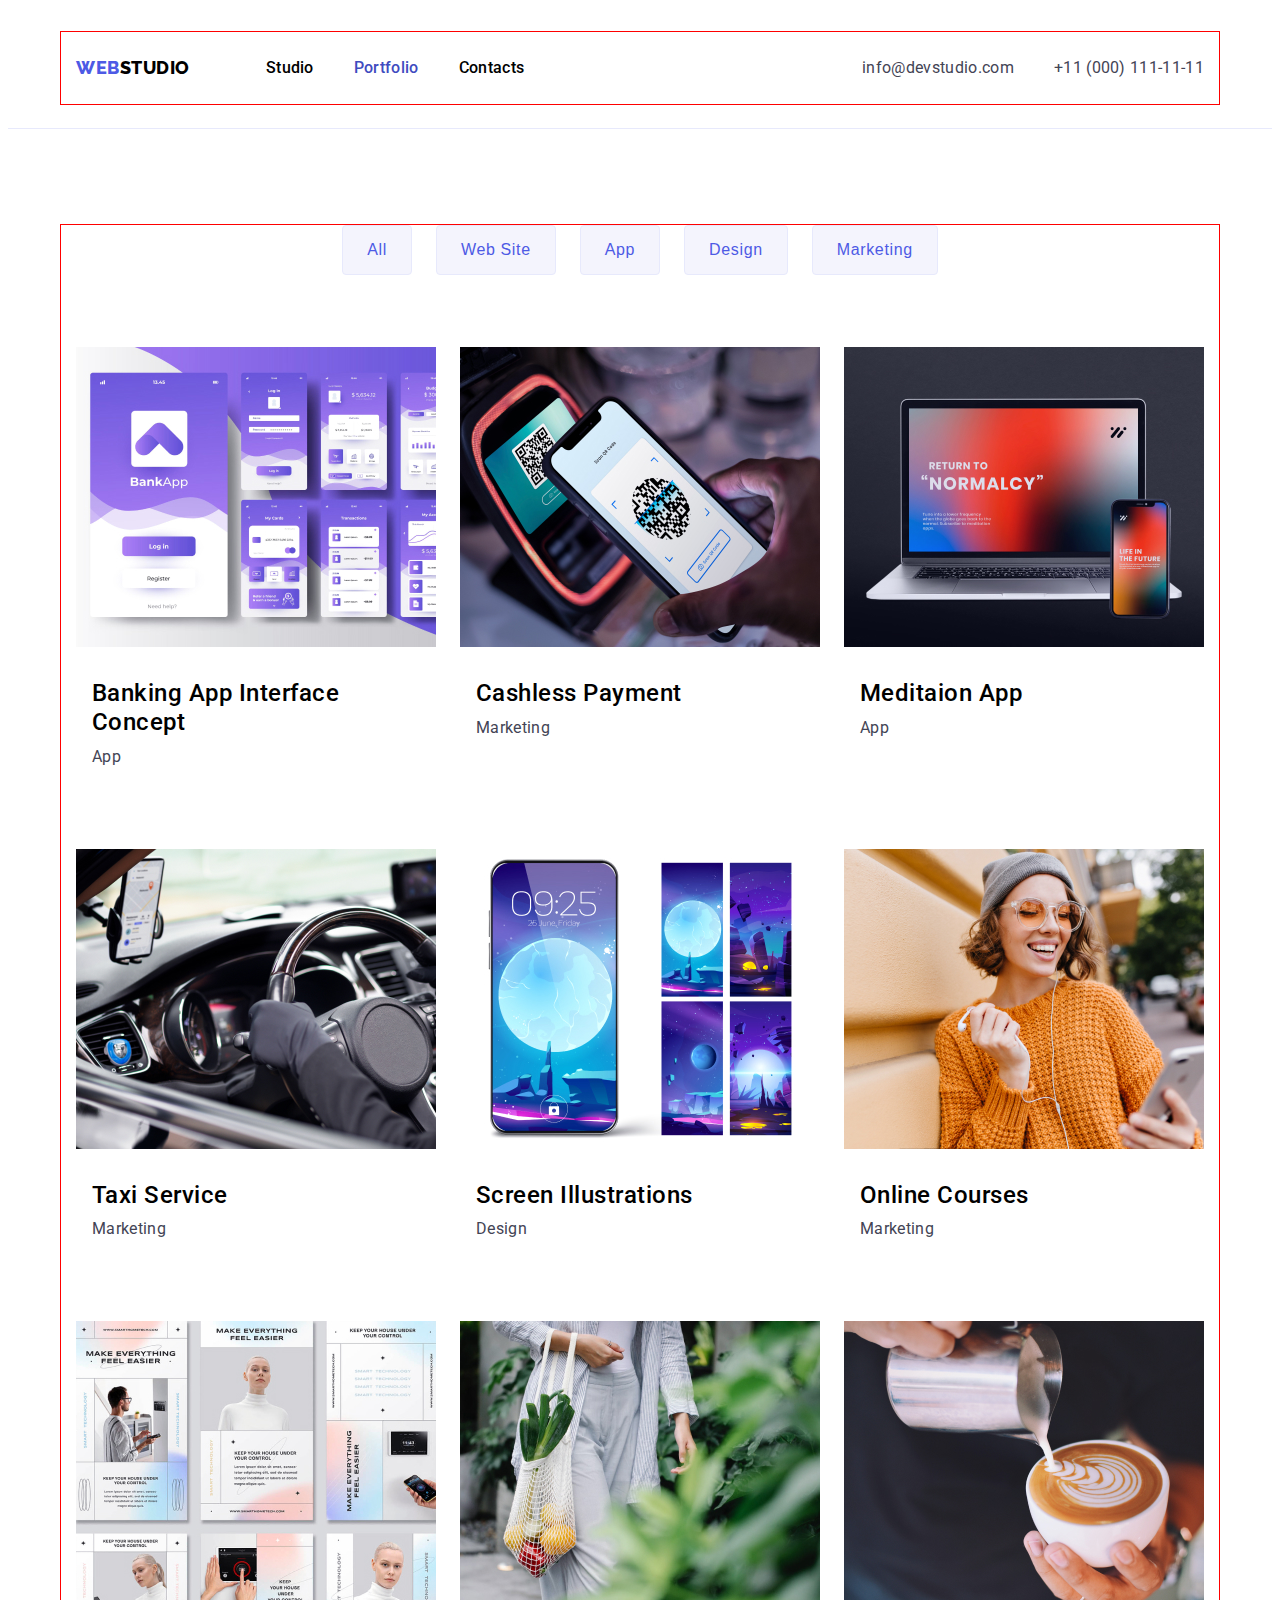
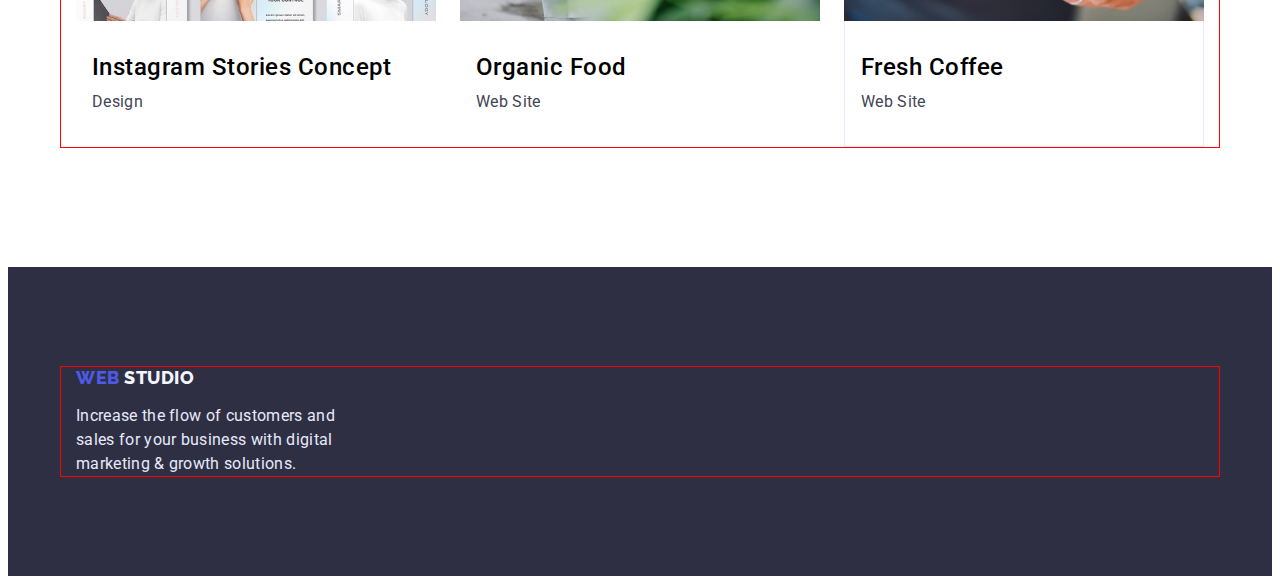
==== portfolio.html @ fd0d16d5 "Create portfolio.html" ====
<!DOCTYPE html>
<html lang="en">
  <head>
    <meta charset="UTF-8" />
    <meta http-equiv="X-UA-Compatible" content="IE=edge" />
    <meta name="viewport" content="width=device-width, initial-scale=1.0" />

    <link rel="preconnect" href="https://fonts.googleapis.com" />
    <link rel="preconnect" href="https://fonts.gstatic.com" crossorigin />
    <link
      href="https://fonts.googleapis.com/css2?family=Raleway:wght@800&family=Roboto:wght@400;500;700;900&display=swap"
      rel="stylesheet"
    />

    <link
      rel="stylesheet"
      href="https://cdnjs.cloudflare.com/ajax/libs/modern-normalize/1.1.0/modern-normalize.min.css"
      integrity="sha512-wpPYUAdjBVSE4KJnH1VR1HeZfpl1ub8YT/NKx4PuQ5NmX2tKuGu6U/JRp5y+Y8XG2tV+wKQpNHVUX03MfMFn9Q=="
      crossorigin="anonymous"
      referrerpolicy="no-referrer"
    />

    <link rel="stylesheet" href="css/style.css" />

    <title>Portfolio</title>
  </head>
  <body>
    <header class="header">
      <div class="conteiner header-conteiner">
      <nav class="header-navig">
        <!--logo-->
        <a class="header-logo link" href="./index.html">
          <span class="logo-web">Web</span>Studio</a
        >
        <!--navigazia-->
        <ul class="header-list list">
          <li class="header-item">
            <a class="header-link link" href="./index.html">Studio</a>
          </li>
          <li class="header-item">
            <a class="header-link link current" href="./portfolio.html"
              >Portfolio</a
            >
          </li>
          <li class="header-item">
            <a class="header-link link" href="">Contacts</a>
          </li>
        </ul>
      </nav>
      <!--Contacts-->
      <address class="addres">
        <ul class="addres-list list">
          <li class="addres-item">
            <a class="addres-email link" href="mailto:info@devstudio.com"
              >info@devstudio.com</a
            >
          </li>
          <li class="addres-item">
            <a class="addres-number link" href="tel:+110001111111"
              >+11 (000) 111-11-11</a
            >
          </li>
        </ul>
      </address>
    </div>
    </header>

    <main>
      <!--filtri-->
      <section class="job">
        <div class="conteiner job-conteiner">
        <h1 class="visually-hidden">filtri skritij</h1>
        <ul class="job-list list">
          <li class="job-item">
            <button class="job-btn" type="button">All</button>
          </li>
          <li class="job-item">
            <button class="job-btn" type="button">Web Site</button>
          </li>
          <li class="job-item">
            <button class="job-btn" type="button">App</button>
          </li>
          <li class="job-item">
            <button class="job-btn" type="button">Design</button>
          </li>
          <li class="job-item">
            <button class="job-btn" type="button">Marketing</button>
          </li>
        </ul>
        <!--primeri rabot-->
        <ul class="portfolio-list list">
          <li class="portfolio-item">
            <img
              class="portfolio-pictures"
              src="images/imgp1.jpg"
              alt="foto"
              width="360"
            />
            <h2 class="portfolio-title">Banking App Interface Concept</h2>
            <p class="portfolio-text">App</p>
          </li>
          <li class="portfolio-item">
            <img
              class="portfolio-pictures"
              src="images/imgp2.jpg"
              alt="foto"
              width="360"
            />
            <h2 class="portfolio-title">Cashless Payment</h2>
            <p class="portfolio-text">Marketing</p>
          </li>
          <li class="portfolio-item">
            <img
              class="portfolio-pictures"
              src="images/imgp3.jpg"
              alt="foto"
              width="360"
            />
            <h2 class="portfolio-title">Meditaion App</h2>
            <p class="portfolio-text">App</p>
          </li>
          <li class="portfolio-item">
            <img
              class="portfolio-pictures"
              src="images/imgp4.jpg"
              alt="foto"
              width="360"
            />
            <h2 class="portfolio-title">Taxi Service</h2>
            <p class="portfolio-text">Marketing</p>
          </li>
          <li class="portfolio-item">
            <img
              class="portfolio-pictures"
              src="images/imgp5.jpg"
              alt="foto"
              width="360"
            />
            <h2 class="portfolio-title">Screen Illustrations</h2>
            <p class="portfolio-text">Design</p>
          </li>
          <li class="portfolio-item">
            <img
              class="portfolio-pictures"
              src="images/imgp6.jpg"
              alt="foto"
              width="360"
            />
            <h2 class="portfolio-title">Online Courses</h2>
            <p class="portfolio-text">Marketing</p>
          </li>
          <li class="portfolio-item">
            <img
              class="portfolio-pictures"
              src="images/imgp7.jpg"
              alt="foto"
              width="360"
            />
            <h2 class="portfolio-title">Instagram Stories Concept</h2>
            <p class="portfolio-text">Design</p>
          </li>
          <li class="portfolio-item">
            <img
              class="portfolio-pictures"
              src="images/imgp8.jpg"
              alt="foto"
              width="360"
            />
            <h2 class="portfolio-title">Organic Food</h2>
            <p class="portfolio-text">Web Site</p>
          </li>
          <li class="portfolio-item">
           
            <img
              class="portfolio-pictures"
              src="images/imgp9.jpg"
              alt="foto"
              width="360"
            />
            <div class="portfolio-pictures-title">
            <h2 class="portfolio-title">Fresh Coffee</h2>
            <p class="portfolio-text">Web Site</p>
          </div> 
          </li>
        </ul>
      </div>
      </section>
    </main>
    <!--footer-->
    <footer class="foter">
      <div class="conteiner">
      <a class="foter-logo link" href="./index.html">
        <span class="logo-web-foter">Web</span> Studio</a
      >
      <p class="foter-text">
        Increase the flow of customers and sales for your business with digital
        marketing & growth solutions.
      </p>
    </div>
    </footer>
  </body>
</html>
---- css/style.css ----
body {
  font-family: "Roboto", sans-serif;
  background-color: #ffffff;
}
ul {
  margin: 0;
  padding-left: 0;
}
img {
  display: block;
  width: 100%;
  
}
*,
::after,
::before {
    box-sizing: border-box;
}
p,
h1,
h2,
h3,
h4,
h5,
h6 {
  margin: 0;
}
.root {
  --navy-blue: #2e2f42;
}
.link {
  text-decoration: none;
}
.list {
  list-style: none;
  padding: 0;
}

.conteiner {
  width: 100%;
  max-width: 1158px;
  padding: 0 15px;
  margin: 0 auto;
  outline: 1px solid red;
}



.header {
  padding: 24px 0;
  border-bottom: 1px solid #e7e9fc;
  background: #ffffff;
}

.header-conteiner {
  display: flex;
  text-align: center;
}

.header-navig {
  display: flex;
  align-items: center;
}

.header-logo {
  display: block;
  padding: 24px 0;
  margin-right: 76px;
  font-family: "Raleway", sans-serif;
  font-weight: 800;
  font-size: 18px;
  line-height: 1.33;
  align-items: center;
  letter-spacing: 0.03em;
  text-transform: uppercase;
  color: var(--navy-blue);
}
.logo-web {
  font-family: "Raleway", sans-serif;
  font-weight: 800;
  font-size: 18px;
  line-height: 1.33;
  letter-spacing: 0.03em;
  color: #4d5ae5;
}
.header-list {
  display: flex;
}
.header-link:hover,
.header-link:focus,
.header-link.current {
  color: #404bbf;
}
.header-link {
  font-weight: 500;
  font-size: 16px;
  line-height: 1.5;
  letter-spacing: 0.02em;
  color: var(--navy-blue);
}
.addres {
  display: flex;
  margin-left: auto;
}

.addres-email:hover,
.addres-email:focus,
.addres-email.current {
  color: #404bbf;
}
.addres-email,
.addres-number {
  font-style: normal;
  font-size: 16px;
  line-height: 1.5;
  letter-spacing: 0.02em;
  color: #434455;
}
.addres-number:hover,
.addres-number:focus,
.addres-number.current {
  color: #404bbf;
}
.addres-list {
  align-items: center;
  display: flex;
}
.addres-list,
.header-list {
  display: flex;
  gap: 40px;
}

.hero-section {
  padding-top: 188px;
  padding-bottom: 188px;
  background: #2e2f42;
}
.hero-container {
  display: flex;
  flex-direction: column;
  align-items: center;
  padding: 188px 317px;
}
.hero-title {
  max-width: 496px;
  margin-right: auto;
  margin-left: auto;
  margin-bottom: 48px;
  font-size: 56px;
  line-height: 1.07;
  letter-spacing: 0.02em;
  text-align: center;
  color: #ffffff;
}
.hero-btn:hover,
.header-btn:focus,
.header-btn.current {
  background: #404bbf;
}
.hero-btn {
  padding: 16px 32px;
  display: block;
  margin: 0 auto;
  font-weight: 500;
  font-size: 16px;
  line-height: 1.5;
  align-items: center;
  letter-spacing: 0.04em;
  box-shadow: 0px 4px 4px rgb(0 0 0 / 15%);
  border-radius: 4px;
  border-style: none;
  color: #ffffff;
  background: #4d5ae5;
  cursor: pointer;
}
.about {
  padding-top: 120px;
  padding-bottom: 120px;
}
.visually-hidden {
  position: absolute;
  white-space: nowrap;
  width: 1px;
  height: 1px;
  overflow: hidden;
  border: 0;
  padding: 0;
  clip: rect(0 0 0 0);
  clip-path: inset(50%);
  margin: -1px;
}
.about-list {
  display: flex;
  gap: 24px;
}
.about-subtitle {
    margin-bottom: 8px;
    width: 264px;
  font-weight: 500;
  line-height: 1.2;
  letter-spacing: 0.02em;
  color: var(--navy-blue);
}
.about-text {
  font-size: 16px;
  line-height: 1.5;
  letter-spacing: 0.02em;
  width: 264px;
  color: #434455;
}

.personal {
  padding-top: 120px;
  padding-bottom: 120px;
  background: #f4f4fd;
}
.personal-title {
    font-size: 36px;
    line-height: 1.11;
    letter-spacing: 0.02em;
    text-align: center;
    margin-bottom: 72px;
    text-transform: capitalize;
    color: var(--navy-blue);
  
}
.personal-list {
  display: flex;
  gap: 24px;
}
.personal-subtitle {
  margin-bottom: 8px;
  padding-top: 32px;
  text-align: center;
  font-weight: 500;
  font-size: 20px;
  line-height: 1.2;
  letter-spacing: 0.02em;
  color: var(--navy-blue);
}
.personal-text {
  text-align: center;
  padding-bottom: 32px;
  font-size: 16px;
  line-height: 1.5;
  letter-spacing: 0.02em;
  color: #434455;
}
.foter {
  padding-top: 100px;
  padding-bottom: 100px;
  background: #2e2f42;
}

.foter-conteiner {
    display: flex;
    flex-direction: column;
}



.foter-logo {
  
  font-family: "Raleway", sans-serif;
  font-style: normal;
  font-weight: 800;
  font-size: 18px;
  line-height: 1.17;
  align-items: center;
  letter-spacing: 0.03em;
  text-transform: uppercase;
  color: #f4f4fd;
}
.foter-text {
  margin-top: 16px;
  width: 264px;
  font-size: 16px;
  line-height: 1.5;
  letter-spacing: 0.02em;
  color: #e7e9fc;
}
.job-btn:hover,
.job-btn:focus,
.job-btn.current {
  background: #404bbf;
  color: #ffffff;
  box-shadow: 0px 3px 1px rgba(0, 0, 0, 0.1), 0px 2px 1px rgba(0, 0, 0, 0.08),
    0px 2px 2px rgba(0, 0, 0, 0.12);
}
.job {
  margin-top: 96px;
  padding-bottom: 120px;
}

.job-list {
  background-color: #ffffff;
  margin-bottom: 72px;
  display: flex;
  justify-content: center;
  gap: 24px;
}
.job-btn {
  border: 1px solid #e7e9fc;
  padding: 12px 24px;
  border-radius: 4px;
  font-weight: 500;
  font-size: 16px;
  line-height: 1.5;
  letter-spacing: 0.04em;
  background: #f4f4fd;
  color: #4d5ae5;
  cursor: pointer;
}
.work-title {
    font-size: 36px;
    line-height: 1.11;
    letter-spacing: 0.02em;
    text-align: center;
    margin-bottom: 72px;
    text-transform: capitalize;
    color: var(--navy-blue);
  }
  .work-list { 
    display: flex;
    gap: 24px;
    background: #ffffff;
  }
  .portfolio-title {
    margin-bottom: 8px;
    padding-top: 32px;
    padding-left: 16px;
    font-weight: 500;
    line-height: 1.2;
    letter-spacing: 0.02em;
    color: var(--navy-blue);
  }
  .portfolio-text {
    padding-left: 16px;
    padding-bottom: 32px;
  
    font-size: 16px;
    line-height: 1.5;
    letter-spacing: 0.02em;
    color: #434455;
  }
  .work-text {
    padding-left: 16px;
    padding-bottom: 32px;
  
    font-size: 16px;
    line-height: 1.5;
    letter-spacing: 0.02em;
    color: #434455;
  }
  .portfolio-list { 
  
    display: flex;
    gap: 48px 24px;
    flex-wrap: wrap;
    background: #ffffff;
  }
  .portfolio-item { 
  
    
    flex-basis: calc((100% - 48px) / 3);
    background: #ffffff;
  }
.portfolio-pictures-title {
    
  border-left: 1px solid#e7e9fc;
  border-right: 1px solid #e7e9fc;
  border-bottom: 1px solid #e7e9fc;
}

.work-text {
  padding-left: 16px;
  padding-bottom: 32px;

  font-size: 16px;
  line-height: 1.5;
  letter-spacing: 0.02em;
  color: #434455;
}
.logo-web-foter {
  line-height: 1.17;
  color: #4d5ae5;
}
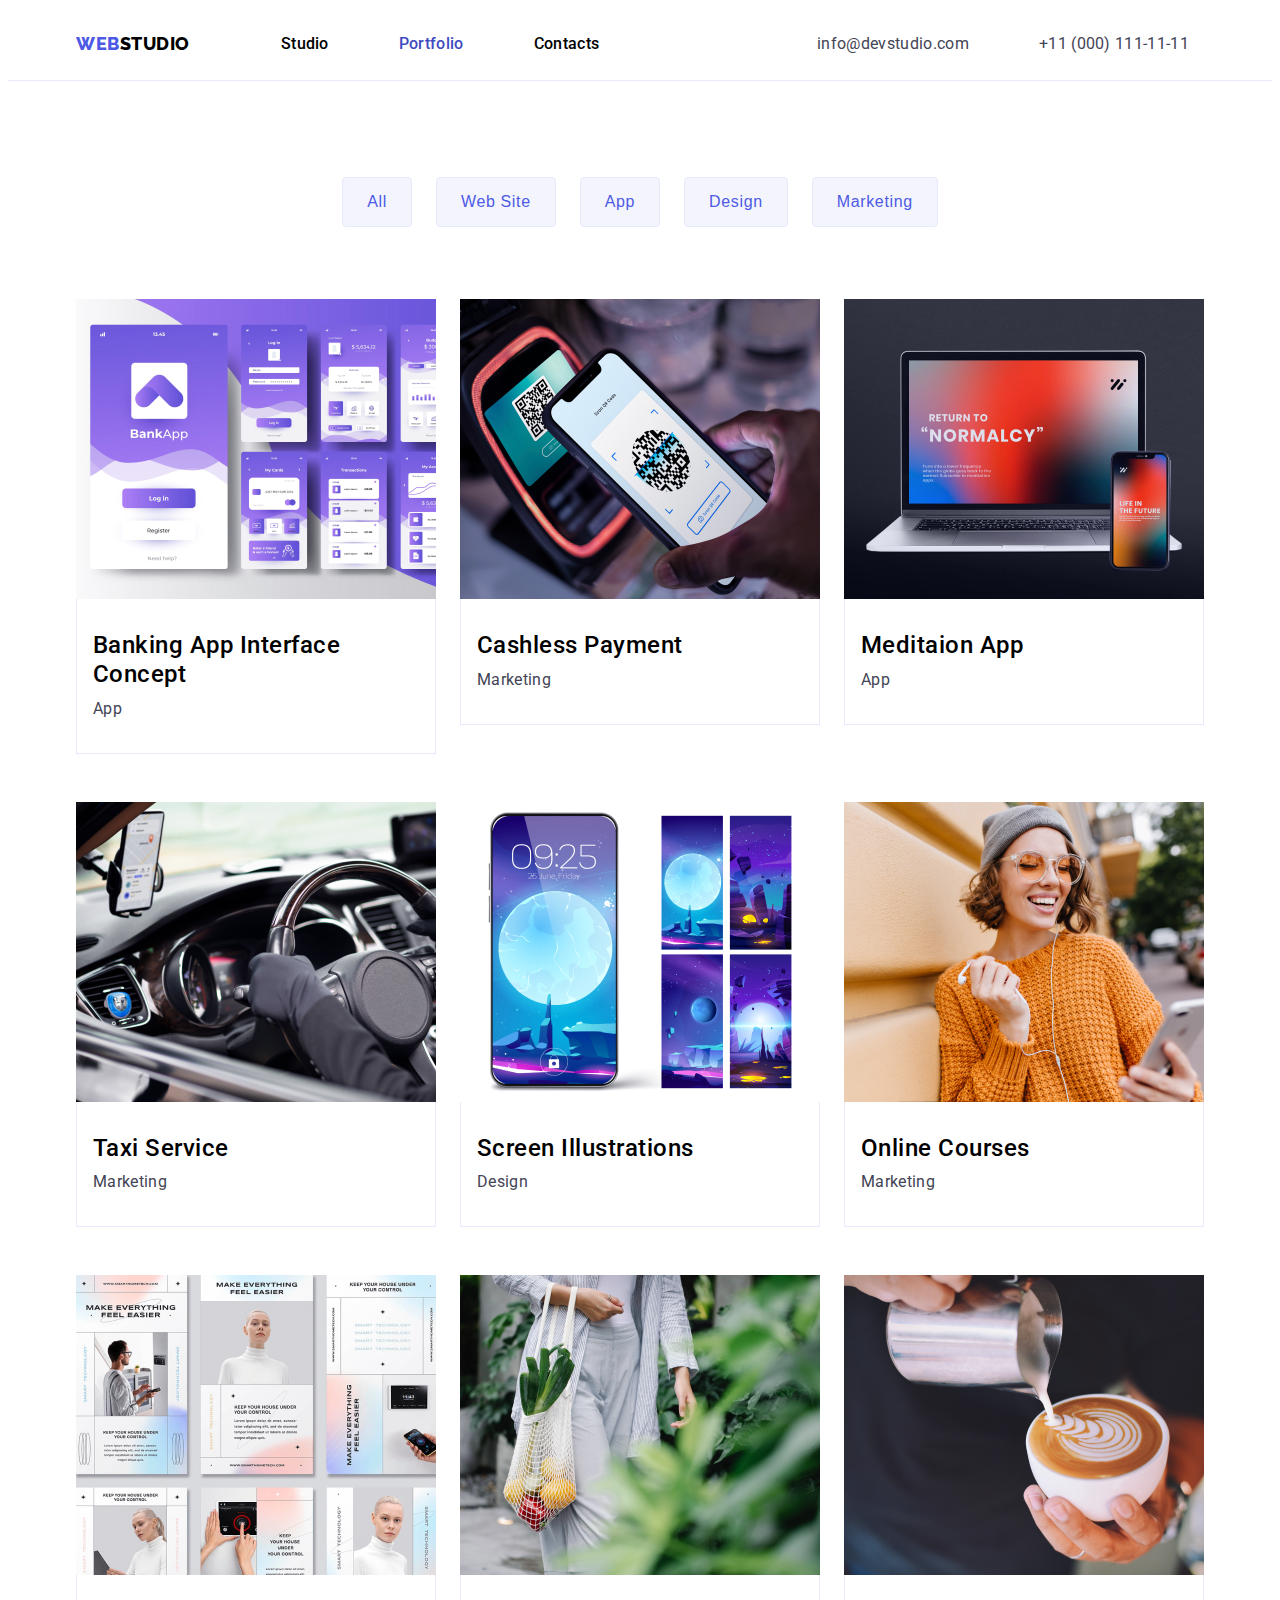
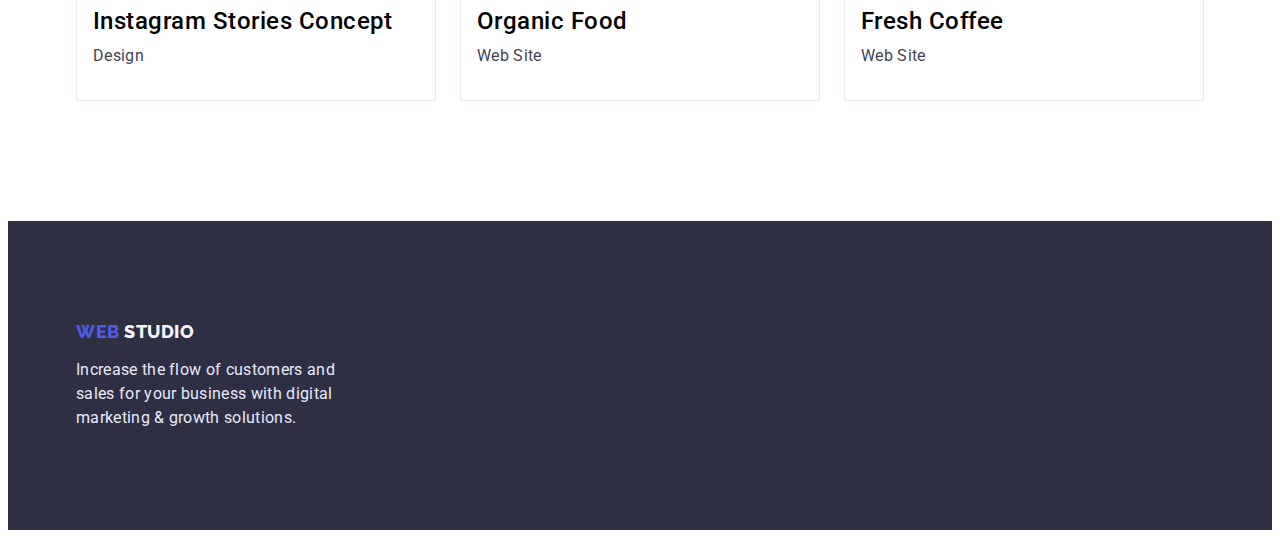
==== commit a03d1c50: "Update portfolio.html" ====
--- a/portfolio.html
+++ b/portfolio.html
@@ -96,8 +96,10 @@
               alt="foto"
               width="360"
             />
+            <div class="portfolio-pictures-title">
             <h2 class="portfolio-title">Banking App Interface Concept</h2>
             <p class="portfolio-text">App</p>
+          </div>
           </li>
           <li class="portfolio-item">
             <img
@@ -106,8 +108,10 @@
               alt="foto"
               width="360"
             />
+            <div class="portfolio-pictures-title">
             <h2 class="portfolio-title">Cashless Payment</h2>
             <p class="portfolio-text">Marketing</p>
+          </div>
           </li>
           <li class="portfolio-item">
             <img
@@ -116,8 +120,10 @@
               alt="foto"
               width="360"
             />
+            <div class="portfolio-pictures-title">
             <h2 class="portfolio-title">Meditaion App</h2>
             <p class="portfolio-text">App</p>
+          </div>
           </li>
           <li class="portfolio-item">
             <img
@@ -126,8 +132,10 @@
               alt="foto"
               width="360"
             />
+            <div class="portfolio-pictures-title">
             <h2 class="portfolio-title">Taxi Service</h2>
             <p class="portfolio-text">Marketing</p>
+            </div>
           </li>
           <li class="portfolio-item">
             <img
@@ -136,8 +144,10 @@
               alt="foto"
               width="360"
             />
+            <div class="portfolio-pictures-title">
             <h2 class="portfolio-title">Screen Illustrations</h2>
             <p class="portfolio-text">Design</p>
+            </div>
           </li>
           <li class="portfolio-item">
             <img
@@ -146,8 +156,10 @@
               alt="foto"
               width="360"
             />
+            <div class="portfolio-pictures-title">
             <h2 class="portfolio-title">Online Courses</h2>
             <p class="portfolio-text">Marketing</p>
+            </div>
           </li>
           <li class="portfolio-item">
             <img
@@ -156,8 +168,10 @@
               alt="foto"
               width="360"
             />
+            <div class="portfolio-pictures-title">
             <h2 class="portfolio-title">Instagram Stories Concept</h2>
             <p class="portfolio-text">Design</p>
+          </div>
           </li>
           <li class="portfolio-item">
             <img
@@ -166,8 +180,10 @@
               alt="foto"
               width="360"
             />
+            <div class="portfolio-pictures-title">
             <h2 class="portfolio-title">Organic Food</h2>
             <p class="portfolio-text">Web Site</p>
+          </div>
           </li>
           <li class="portfolio-item">
            
--- a/css/style.css
+++ b/css/style.css
@@ -41,13 +41,12 @@
   max-width: 1158px;
   padding: 0 15px;
   margin: 0 auto;
-  outline: 1px solid red;
+  /* outline: 1px solid red; */
 }
 
 
 
 .header {
-  padding: 24px 0;
   border-bottom: 1px solid #e7e9fc;
   background: #ffffff;
 }
@@ -55,6 +54,7 @@
 .header-conteiner {
   display: flex;
   text-align: center;
+
 }
 
 .header-navig {
@@ -92,6 +92,7 @@
   color: #404bbf;
 }
 .header-link {
+  padding: 15px 15px;
   font-weight: 500;
   font-size: 16px;
   line-height: 1.5;
@@ -110,6 +111,7 @@
 }
 .addres-email,
 .addres-number {
+  padding: 15px 15px;
   font-style: normal;
   font-size: 16px;
   line-height: 1.5;
@@ -226,8 +228,18 @@
   
 }
 .personal-list {
+  justify-content: center;
   display: flex;
   gap: 24px;
+}
+.personal-pictures-subtitle {
+  box-shadow: 0px 1px 6px rgba(46, 47, 66, 0.08), 0px 1px 1px rgba(46, 47, 66, 0.16), 0px 2px 1px rgba(46, 47, 66, 0.08);
+border-radius: 0px 0px 4px 4px;
+
+  
+  
+
+ 
 }
 .personal-subtitle {
   margin-bottom: 8px;
@@ -289,7 +301,7 @@
     0px 2px 2px rgba(0, 0, 0, 0.12);
 }
 .job {
-  margin-top: 96px;
+  padding-TOP:96px;
   padding-bottom: 120px;
 }
 
@@ -311,6 +323,10 @@
   background: #f4f4fd;
   color: #4d5ae5;
   cursor: pointer;
+}
+.work { 
+  padding-bottom: 120px;
+  padding-top: 120px;
 }
 .work-title {
     font-size: 36px;
@@ -354,6 +370,7 @@
     color: #434455;
   }
   .portfolio-list { 
+    
   
     display: flex;
     gap: 48px 24px;
@@ -361,13 +378,13 @@
     background: #ffffff;
   }
   .portfolio-item { 
+    
   
     
     flex-basis: calc((100% - 48px) / 3);
     background: #ffffff;
   }
 .portfolio-pictures-title {
-    
   border-left: 1px solid#e7e9fc;
   border-right: 1px solid #e7e9fc;
   border-bottom: 1px solid #e7e9fc;
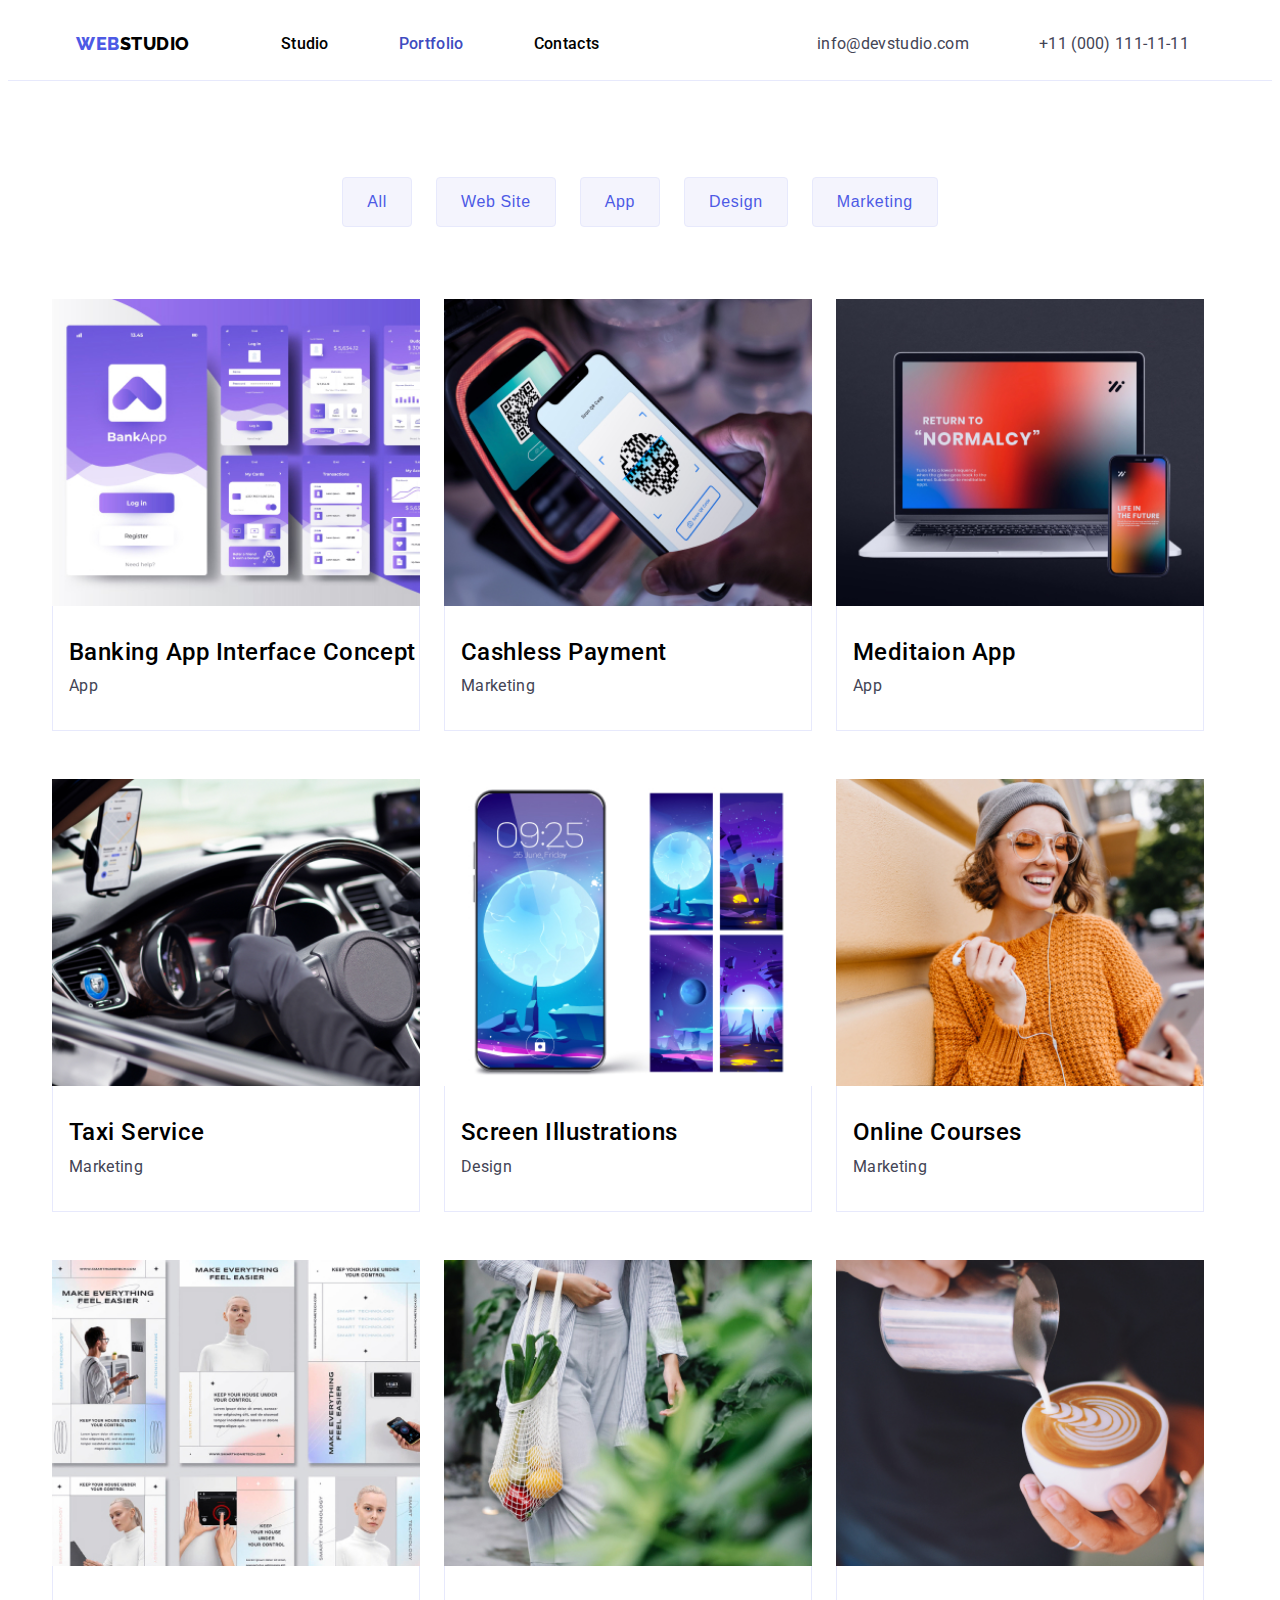
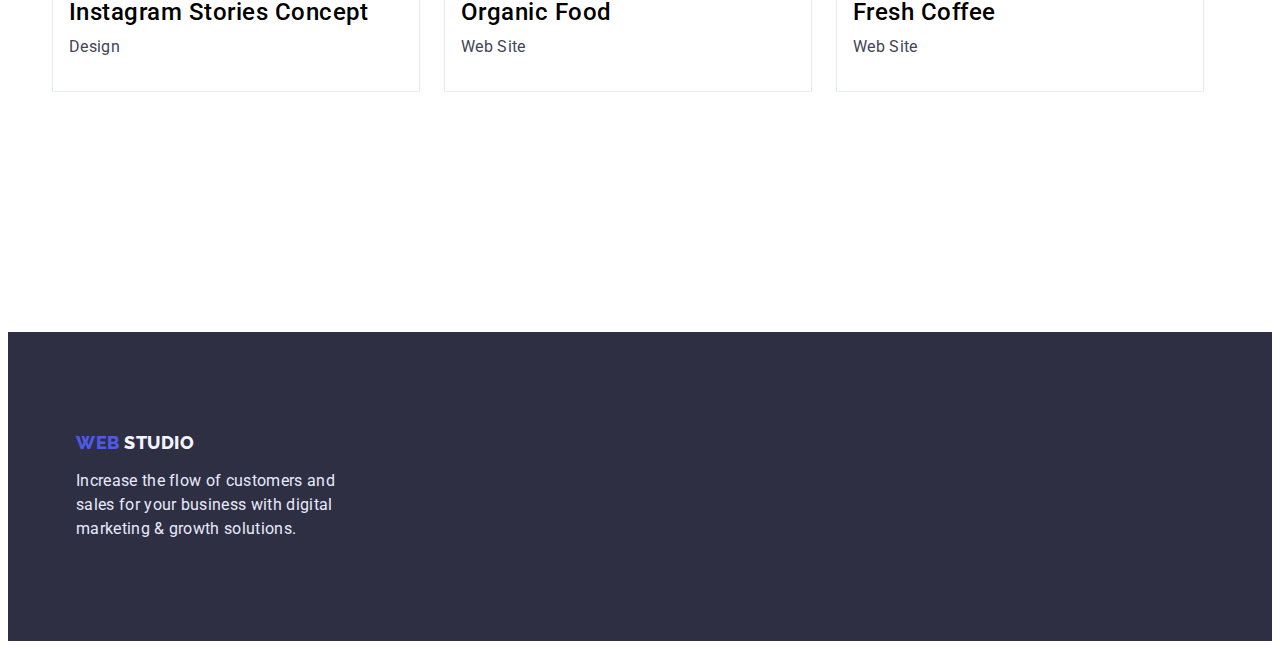
==== commit 12492d4c: "Update portfolio.html" ====
--- a/portfolio.html
+++ b/portfolio.html
@@ -67,7 +67,7 @@
 
     <main>
       <!--filtri-->
-      <section class="job">
+      <section class="job-section">
         <div class="conteiner job-conteiner">
         <h1 class="visually-hidden">filtri skritij</h1>
         <ul class="job-list list">
@@ -186,7 +186,6 @@
           </div>
           </li>
           <li class="portfolio-item">
-           
             <img
               class="portfolio-pictures"
               src="images/imgp9.jpg"
--- a/css/style.css
+++ b/css/style.css
@@ -9,6 +9,7 @@
 img {
   display: block;
   width: 100%;
+  height: auto;
   
 }
 *,
@@ -176,7 +177,7 @@
   background: #4d5ae5;
   cursor: pointer;
 }
-.about {
+.about-section {
   padding-top: 120px;
   padding-bottom: 120px;
 }
@@ -212,7 +213,7 @@
   color: #434455;
 }
 
-.personal {
+.personal-section {
   padding-top: 120px;
   padding-bottom: 120px;
   background: #f4f4fd;
@@ -300,7 +301,7 @@
   box-shadow: 0px 3px 1px rgba(0, 0, 0, 0.1), 0px 2px 1px rgba(0, 0, 0, 0.08),
     0px 2px 2px rgba(0, 0, 0, 0.12);
 }
-.job {
+.job-section {
   padding-TOP:96px;
   padding-bottom: 120px;
 }
@@ -324,7 +325,7 @@
   color: #4d5ae5;
   cursor: pointer;
 }
-.work { 
+.work-section { 
   padding-bottom: 120px;
   padding-top: 120px;
 }
@@ -343,17 +344,16 @@
     background: #ffffff;
   }
   .portfolio-title {
+    
     margin-bottom: 8px;
-    padding-top: 32px;
-    padding-left: 16px;
+   
     font-weight: 500;
     line-height: 1.2;
     letter-spacing: 0.02em;
     color: var(--navy-blue);
   }
   .portfolio-text {
-    padding-left: 16px;
-    padding-bottom: 32px;
+
   
     font-size: 16px;
     line-height: 1.5;
@@ -370,12 +370,13 @@
     color: #434455;
   }
   .portfolio-list { 
-    
-  
     display: flex;
-    gap: 48px 24px;
+    background: #ffffff;
+    gap: 24px;
+    padding-bottom: 120px;
     flex-wrap: wrap;
-    background: #ffffff;
+    row-gap: 48px;
+    margin-left: -24px
   }
   .portfolio-item { 
     
@@ -385,6 +386,11 @@
     background: #ffffff;
   }
 .portfolio-pictures-title {
+  
+box-sizing: border-box;
+
+  
+  padding: 32px 0 32px 16px;
   border-left: 1px solid#e7e9fc;
   border-right: 1px solid #e7e9fc;
   border-bottom: 1px solid #e7e9fc;
